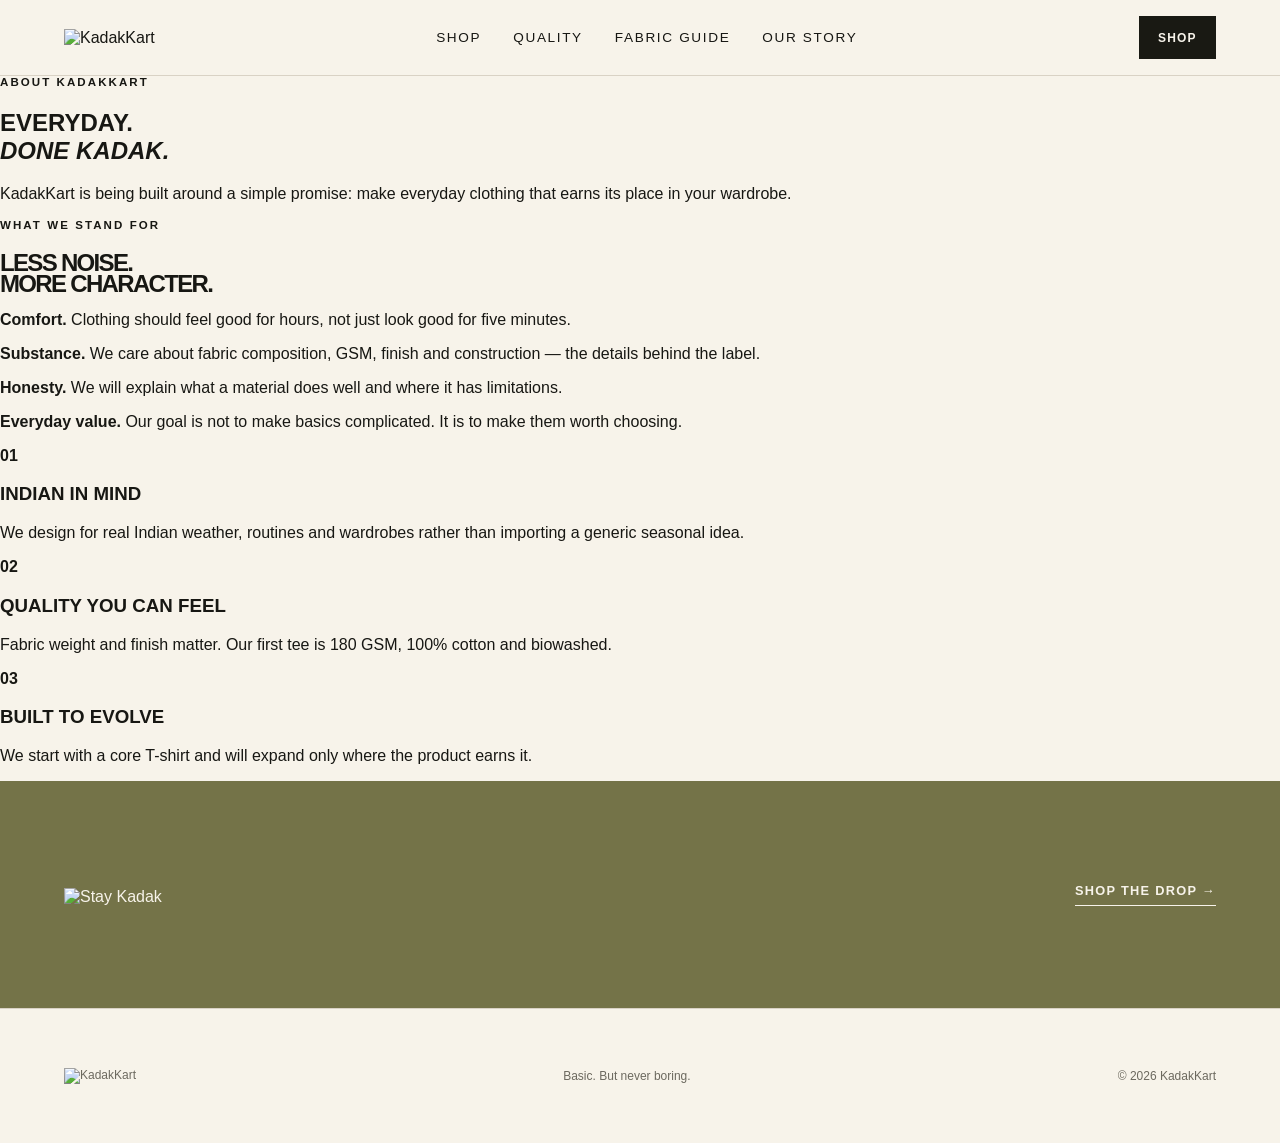
==== about.html @ b5308abb "Add KadakKart brand details page" ====
<!doctype html><html lang="en"><head><meta charset="UTF-8"><meta name="viewport" content="width=device-width,initial-scale=1"><title>About KadakKart</title><link rel="stylesheet" href="style.css"></head><body><header class="nav"><a href="index.html"><img class="logo" src="assets/kadakkart-logo.jpg" alt="KadakKart"></a><nav><a href="index.html">Shop</a><a href="quality.html">Quality</a><a href="fabrics.html">Fabric Guide</a><a href="story.html">Our Story</a></nav><a class="nav-cta" href="index.html#shop">Shop</a></header><main><section class="page-hero"><p class="eyebrow">ABOUT KADAKKART</p><h1>EVERYDAY.<br><em>DONE KADAK.</em></h1><p>KadakKart is being built around a simple promise: make everyday clothing that earns its place in your wardrobe.</p></section><section class="story-block"><div><p class="eyebrow">WHAT WE STAND FOR</p><h2>LESS NOISE.<br>MORE CHARACTER.</h2></div><div><p><strong>Comfort.</strong> Clothing should feel good for hours, not just look good for five minutes.</p><p><strong>Substance.</strong> We care about fabric composition, GSM, finish and construction — the details behind the label.</p><p><strong>Honesty.</strong> We will explain what a material does well and where it has limitations.</p><p><strong>Everyday value.</strong> Our goal is not to make basics complicated. It is to make them worth choosing.</p></div></section><section class="values"><div><b>01</b><h3>INDIAN IN MIND</h3><p>We design for real Indian weather, routines and wardrobes rather than importing a generic seasonal idea.</p></div><div><b>02</b><h3>QUALITY YOU CAN FEEL</h3><p>Fabric weight and finish matter. Our first tee is 180 GSM, 100% cotton and biowashed.</p></div><div><b>03</b><h3>BUILT TO EVOLVE</h3><p>We start with a core T-shirt and will expand only where the product earns it.</p></div></section><section class="closing"><div><img class="stay-large" src="assets/stay-kadak.png" alt="Stay Kadak"></div><a href="index.html#shop">SHOP THE DROP →</a></section></main><footer><div class="footer-brand"><img src="assets/kadakkart-logo.jpg" alt="KadakKart"></div><p>Basic. But never boring.</p><p>© 2026 KadakKart</p></footer></body></html>
---- style.css ----
*{box-sizing:border-box}html{scroll-behavior:smooth}body{margin:0;background:#f7f3ea;color:#171713;font-family:'DM Sans',sans-serif}a{color:inherit;text-decoration:none}.nav{height:76px;padding:0 5vw;display:flex;align-items:center;justify-content:space-between;border-bottom:1px solid #d9d2c5;position:sticky;top:0;background:rgba(247,243,234,.94);backdrop-filter:blur(10px);z-index:10}.brand{font-family:Manrope,sans-serif;font-weight:800;font-size:1.35rem;letter-spacing:-.06em}.brand span{font-weight:400}.nav nav{display:flex;gap:2rem;font-size:.85rem;text-transform:uppercase;letter-spacing:.12em}.nav-cta,.button,.small-button{background:#191913;color:#f7f3ea;padding:.9rem 1.2rem;text-transform:uppercase;font-size:.75rem;letter-spacing:.1em;font-weight:700}.hero{min-height:calc(100vh - 76px);display:grid;grid-template-columns:1.05fr .95fr;padding:5vw;gap:5vw;align-items:center}.eyebrow{font-size:.72rem;letter-spacing:.18em;font-weight:700;margin:0 0 1.3rem}.hero h1,h2{font-family:Manrope,sans-serif;letter-spacing:-.07em;line-height:.9;margin:0}.hero h1{font-size:clamp(4rem,8vw,8rem)}.hero h1 em{font-style:normal;color:#747348}.hero-text{max-width:510px;font-size:1.05rem;line-height:1.65;margin:2rem 0}.button{display:inline-flex;gap:2rem}.hero-art{position:relative;max-width:650px;margin-left:auto}.hero-art img{width:100%;display:block;aspect-ratio:4/5;object-fit:cover;filter:saturate(.7)}.stamp{position:absolute;right:-25px;top:35px;background:#747348;color:#f7f3ea;border-radius:50%;width:120px;height:120px;display:grid;place-content:center;text-align:center;font-weight:800;line-height:.9;transform:rotate(10deg);z-index:2}.marquee{display:flex;justify-content:center;gap:1.5rem;padding:1.2rem 5vw;background:#191913;color:#f7f3ea;letter-spacing:.15em;font-size:.72rem;font-weight:700}.section{padding:8vw 5vw}.section-head{display:flex;justify-content:space-between;align-items:end;margin-bottom:3rem}.section h2{font-size:clamp(2.7rem,5vw,5rem)}.section-head>p{max-width:300px;line-height:1.5}.products{display:grid;grid-template-columns:repeat(3,1fr);gap:1.5rem}.product-image{display:block;position:relative;background:#e9e4d9;overflow:hidden}.product-image img{width:100%;display:block;aspect-ratio:4/5;object-fit:cover;transition:transform .5s}.product-card:hover img{transform:scale(1.03)}.tag{position:absolute;z-index:2;left:12px;top:12px;background:#f7f3ea;padding:.45rem .65rem;font-size:.65rem;font-weight:700;letter-spacing:.1em}.product-info{padding:1rem 0;display:flex;justify-content:space-between;align-items:start;gap:1rem}.product-info h3{font-size:.9rem;margin:0 0 .4rem}.product-info p{font-size:.75rem;margin:0;color:#6c695f}.small-button{padding:.55rem .7rem;font-size:.65rem}.placeholder{aspect-ratio:4/5;display:grid;place-content:center;text-align:center;background:#ded8cb;color:#777265;font-family:Manrope;font-size:1.3rem;font-weight:800;letter-spacing:.05em}.story{background:#d9d5c7;display:grid;grid-template-columns:1fr 1fr;gap:8vw}.story-copy{max-width:540px;font-size:1.2rem;line-height:1.65}.story-copy strong{display:block;margin-top:3rem;font-size:.8rem;letter-spacing:.12em}.features{display:grid;grid-template-columns:repeat(3,1fr);gap:1px;background:#bdb7a9}.features>div{background:#f7f3ea;padding:2.5rem}.features b{font-size:.7rem;color:#747348}.features h3{font-family:Manrope;font-size:1.2rem}.features p{line-height:1.6;color:#625f56}.closing{padding:8vw 5vw;background:#747348;color:#f7f3ea;display:flex;align-items:end;justify-content:space-between}.closing p{font-family:Manrope;font-weight:800;font-size:clamp(3rem,8vw,8rem);letter-spacing:-.08em;margin:0}.closing a{text-transform:uppercase;letter-spacing:.1em;font-weight:700;font-size:.8rem;border-bottom:1px solid currentColor;padding-bottom:.4rem}footer{padding:3rem 5vw;display:flex;justify-content:space-between;align-items:center;border-top:1px solid #d9d2c5;font-size:.75rem;color:#6c695f}@media(max-width:800px){.nav nav{display:none}.nav{padding:0 5vw}.nav-cta{padding:.7rem}.hero,.story{grid-template-columns:1fr}.hero{padding-top:12vw}.hero-art{margin-top:2rem}.stamp{right:5px}.products,.features{grid-template-columns:1fr}.section-head{display:block}.section-head>p{margin-top:1rem}.closing{display:block}.closing a{display:inline-block;margin-top:2rem}footer{display:block}footer p{margin:.8rem 0}}
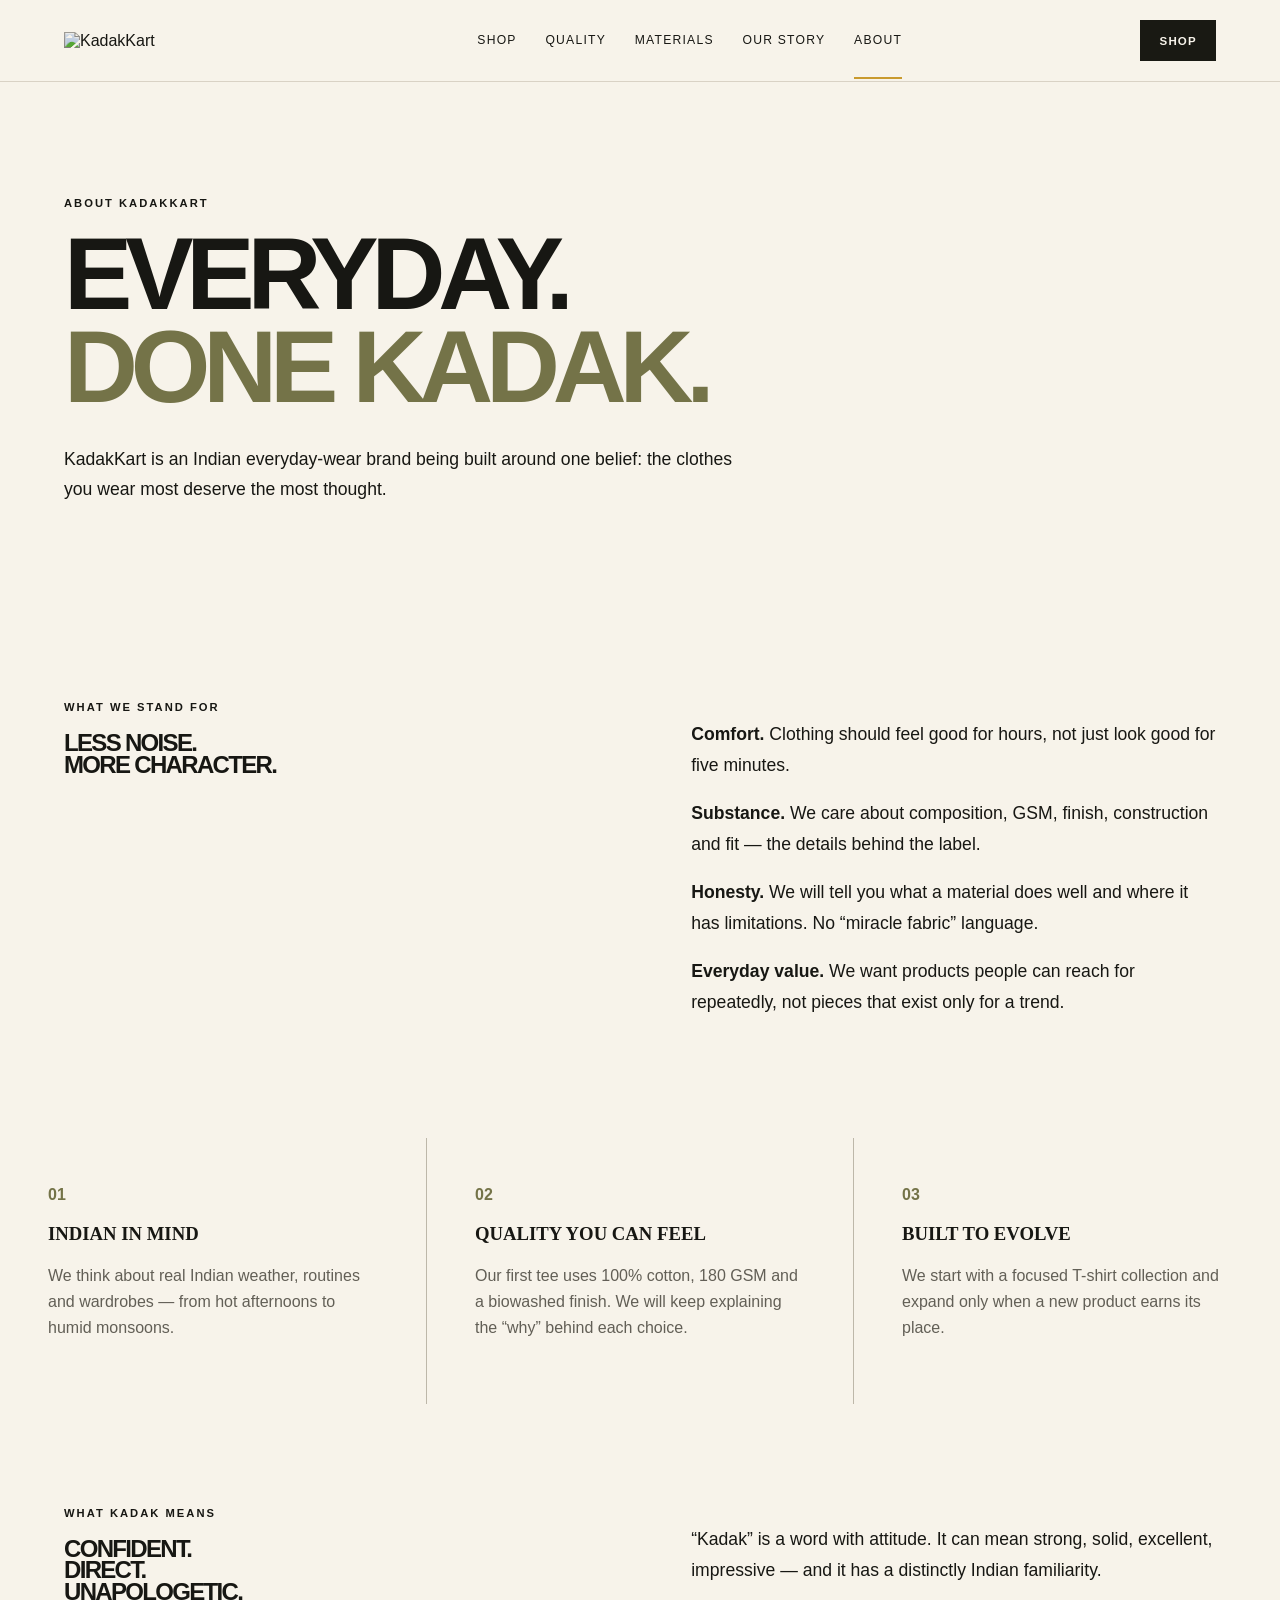
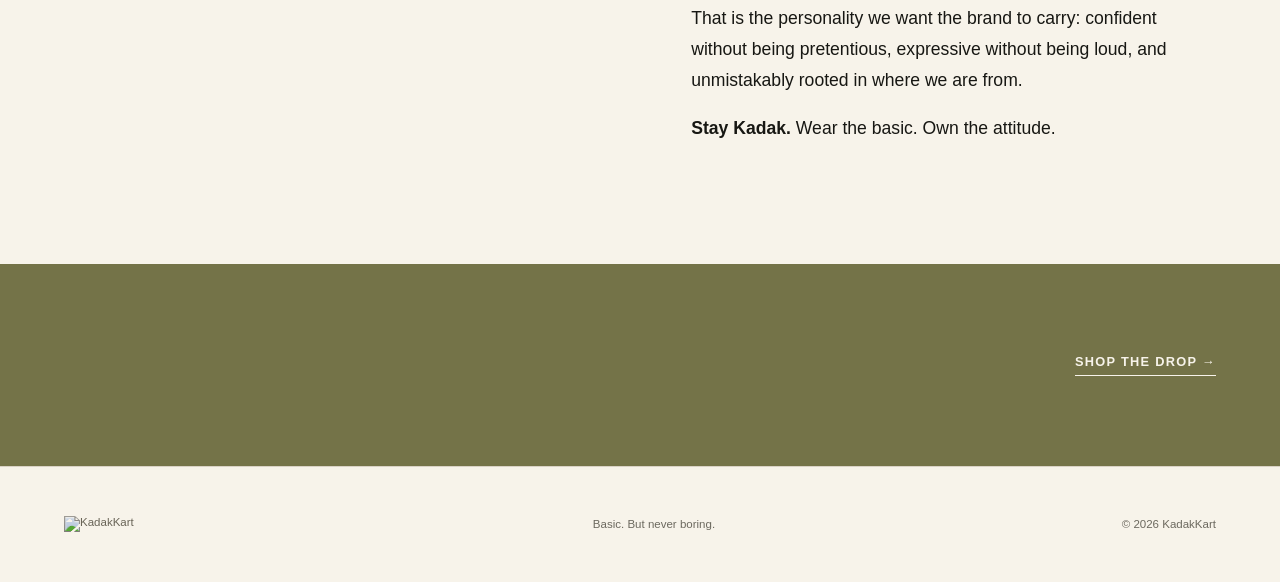
==== commit 5645de61: "Expand KadakKart brand principles and positioning" ====
--- a/about.html
+++ b/about.html
@@ -1 +1 @@
-<!doctype html><html lang="en"><head><meta charset="UTF-8"><meta name="viewport" content="width=device-width,initial-scale=1"><title>About KadakKart</title><link rel="stylesheet" href="style.css"></head><body><header class="nav"><a href="index.html"><img class="logo" src="assets/kadakkart-logo.jpg" alt="KadakKart"></a><nav><a href="index.html">Shop</a><a href="quality.html">Quality</a><a href="fabrics.html">Fabric Guide</a><a href="story.html">Our Story</a></nav><a class="nav-cta" href="index.html#shop">Shop</a></header><main><section class="page-hero"><p class="eyebrow">ABOUT KADAKKART</p><h1>EVERYDAY.<br><em>DONE KADAK.</em></h1><p>KadakKart is being built around a simple promise: make everyday clothing that earns its place in your wardrobe.</p></section><section class="story-block"><div><p class="eyebrow">WHAT WE STAND FOR</p><h2>LESS NOISE.<br>MORE CHARACTER.</h2></div><div><p><strong>Comfort.</strong> Clothing should feel good for hours, not just look good for five minutes.</p><p><strong>Substance.</strong> We care about fabric composition, GSM, finish and construction — the details behind the label.</p><p><strong>Honesty.</strong> We will explain what a material does well and where it has limitations.</p><p><strong>Everyday value.</strong> Our goal is not to make basics complicated. It is to make them worth choosing.</p></div></section><section class="values"><div><b>01</b><h3>INDIAN IN MIND</h3><p>We design for real Indian weather, routines and wardrobes rather than importing a generic seasonal idea.</p></div><div><b>02</b><h3>QUALITY YOU CAN FEEL</h3><p>Fabric weight and finish matter. Our first tee is 180 GSM, 100% cotton and biowashed.</p></div><div><b>03</b><h3>BUILT TO EVOLVE</h3><p>We start with a core T-shirt and will expand only where the product earns it.</p></div></section><section class="closing"><div><img class="stay-large" src="assets/stay-kadak.png" alt="Stay Kadak"></div><a href="index.html#shop">SHOP THE DROP →</a></section></main><footer><div class="footer-brand"><img src="assets/kadakkart-logo.jpg" alt="KadakKart"></div><p>Basic. But never boring.</p><p>© 2026 KadakKart</p></footer></body></html>+<!doctype html><html lang="en"><head><meta charset="UTF-8"><meta name="viewport" content="width=device-width,initial-scale=1"><title>About KadakKart — Everyday. Done Kadak.</title><link rel="stylesheet" href="style.css"></head><body><header class="nav"><a href="index.html" class="logo-wrap"><img class="logo" src="assets/kadakkart-logo.webp" alt="KadakKart"></a><nav><a href="index.html">Shop</a><a href="quality.html">Quality</a><a href="fabrics.html">Materials</a><a href="story.html">Our Story</a><a class="active" href="about.html">About</a></nav><a class="nav-cta" href="index.html#shop">Shop</a></header><main><section class="page-hero"><p class="eyebrow">ABOUT KADAKKART</p><h1>EVERYDAY.<br><em>DONE KADAK.</em></h1><p>KadakKart is an Indian everyday-wear brand being built around one belief: the clothes you wear most deserve the most thought.</p></section><section class="story-block"><div><p class="eyebrow">WHAT WE STAND FOR</p><h2>LESS NOISE.<br>MORE CHARACTER.</h2></div><div><p><strong>Comfort.</strong> Clothing should feel good for hours, not just look good for five minutes.</p><p><strong>Substance.</strong> We care about composition, GSM, finish, construction and fit — the details behind the label.</p><p><strong>Honesty.</strong> We will tell you what a material does well and where it has limitations. No “miracle fabric” language.</p><p><strong>Everyday value.</strong> We want products people can reach for repeatedly, not pieces that exist only for a trend.</p></div></section><section class="values"><div><b>01</b><h3>INDIAN IN MIND</h3><p>We think about real Indian weather, routines and wardrobes — from hot afternoons to humid monsoons.</p></div><div><b>02</b><h3>QUALITY YOU CAN FEEL</h3><p>Our first tee uses 100% cotton, 180 GSM and a biowashed finish. We will keep explaining the “why” behind each choice.</p></div><div><b>03</b><h3>BUILT TO EVOLVE</h3><p>We start with a focused T-shirt collection and expand only when a new product earns its place.</p></div></section><section class="story-block"><div><p class="eyebrow">WHAT KADAK MEANS</p><h2>CONFIDENT.<br>DIRECT.<br>UNAPOLOGETIC.</h2></div><div><p>“Kadak” is a word with attitude. It can mean strong, solid, excellent, impressive — and it has a distinctly Indian familiarity.</p><p>That is the personality we want the brand to carry: confident without being pretentious, expressive without being loud, and unmistakably rooted in where we are from.</p><p><strong>Stay Kadak.</strong> Wear the basic. Own the attitude.</p></div></section><section class="closing"><div><img class="stay-large" src="assets/stay-kadak.webp" alt="Stay Kadak"></div><a href="index.html#shop">SHOP THE DROP →</a></section></main><footer><div class="footer-brand"><img src="assets/kadakkart-logo.webp" alt="KadakKart"></div><p>Basic. But never boring.</p><p>© 2026 KadakKart</p></footer></body></html>
--- a/style.css
+++ b/style.css
@@ -1 +1 @@
-*{box-sizing:border-box}html{scroll-behavior:smooth}body{margin:0;background:#f7f3ea;color:#171713;font-family:'DM Sans',sans-serif}a{color:inherit;text-decoration:none}.nav{height:76px;padding:0 5vw;display:flex;align-items:center;justify-content:space-between;border-bottom:1px solid #d9d2c5;position:sticky;top:0;background:rgba(247,243,234,.94);backdrop-filter:blur(10px);z-index:10}.brand{font-family:Manrope,sans-serif;font-weight:800;font-size:1.35rem;letter-spacing:-.06em}.brand span{font-weight:400}.nav nav{display:flex;gap:2rem;font-size:.85rem;text-transform:uppercase;letter-spacing:.12em}.nav-cta,.button,.small-button{background:#191913;color:#f7f3ea;padding:.9rem 1.2rem;text-transform:uppercase;font-size:.75rem;letter-spacing:.1em;font-weight:700}.hero{min-height:calc(100vh - 76px);display:grid;grid-template-columns:1.05fr .95fr;padding:5vw;gap:5vw;align-items:center}.eyebrow{font-size:.72rem;letter-spacing:.18em;font-weight:700;margin:0 0 1.3rem}.hero h1,h2{font-family:Manrope,sans-serif;letter-spacing:-.07em;line-height:.9;margin:0}.hero h1{font-size:clamp(4rem,8vw,8rem)}.hero h1 em{font-style:normal;color:#747348}.hero-text{max-width:510px;font-size:1.05rem;line-height:1.65;margin:2rem 0}.button{display:inline-flex;gap:2rem}.hero-art{position:relative;max-width:650px;margin-left:auto}.hero-art img{width:100%;display:block;aspect-ratio:4/5;object-fit:cover;filter:saturate(.7)}.stamp{position:absolute;right:-25px;top:35px;background:#747348;color:#f7f3ea;border-radius:50%;width:120px;height:120px;display:grid;place-content:center;text-align:center;font-weight:800;line-height:.9;transform:rotate(10deg);z-index:2}.marquee{display:flex;justify-content:center;gap:1.5rem;padding:1.2rem 5vw;background:#191913;color:#f7f3ea;letter-spacing:.15em;font-size:.72rem;font-weight:700}.section{padding:8vw 5vw}.section-head{display:flex;justify-content:space-between;align-items:end;margin-bottom:3rem}.section h2{font-size:clamp(2.7rem,5vw,5rem)}.section-head>p{max-width:300px;line-height:1.5}.products{display:grid;grid-template-columns:repeat(3,1fr);gap:1.5rem}.product-image{display:block;position:relative;background:#e9e4d9;overflow:hidden}.product-image img{width:100%;display:block;aspect-ratio:4/5;object-fit:cover;transition:transform .5s}.product-card:hover img{transform:scale(1.03)}.tag{position:absolute;z-index:2;left:12px;top:12px;background:#f7f3ea;padding:.45rem .65rem;font-size:.65rem;font-weight:700;letter-spacing:.1em}.product-info{padding:1rem 0;display:flex;justify-content:space-between;align-items:start;gap:1rem}.product-info h3{font-size:.9rem;margin:0 0 .4rem}.product-info p{font-size:.75rem;margin:0;color:#6c695f}.small-button{padding:.55rem .7rem;font-size:.65rem}.placeholder{aspect-ratio:4/5;display:grid;place-content:center;text-align:center;background:#ded8cb;color:#777265;font-family:Manrope;font-size:1.3rem;font-weight:800;letter-spacing:.05em}.story{background:#d9d5c7;display:grid;grid-template-columns:1fr 1fr;gap:8vw}.story-copy{max-width:540px;font-size:1.2rem;line-height:1.65}.story-copy strong{display:block;margin-top:3rem;font-size:.8rem;letter-spacing:.12em}.features{display:grid;grid-template-columns:repeat(3,1fr);gap:1px;background:#bdb7a9}.features>div{background:#f7f3ea;padding:2.5rem}.features b{font-size:.7rem;color:#747348}.features h3{font-family:Manrope;font-size:1.2rem}.features p{line-height:1.6;color:#625f56}.closing{padding:8vw 5vw;background:#747348;color:#f7f3ea;display:flex;align-items:end;justify-content:space-between}.closing p{font-family:Manrope;font-weight:800;font-size:clamp(3rem,8vw,8rem);letter-spacing:-.08em;margin:0}.closing a{text-transform:uppercase;letter-spacing:.1em;font-weight:700;font-size:.8rem;border-bottom:1px solid currentColor;padding-bottom:.4rem}footer{padding:3rem 5vw;display:flex;justify-content:space-between;align-items:center;border-top:1px solid #d9d2c5;font-size:.75rem;color:#6c695f}@media(max-width:800px){.nav nav{display:none}.nav{padding:0 5vw}.nav-cta{padding:.7rem}.hero,.story{grid-template-columns:1fr}.hero{padding-top:12vw}.hero-art{margin-top:2rem}.stamp{right:5px}.products,.features{grid-template-columns:1fr}.section-head{display:block}.section-head>p{margin-top:1rem}.closing{display:block}.closing a{display:inline-block;margin-top:2rem}footer{display:block}footer p{margin:.8rem 0}}+*{box-sizing:border-box}html{scroll-behavior:smooth}body{margin:0;background:#f7f3ea;color:#171713;font-family:'DM Sans',sans-serif}a{color:inherit;text-decoration:none}img{max-width:100%}.nav{height:82px;padding:0 5vw;display:flex;align-items:center;justify-content:space-between;border-bottom:1px solid #d9d2c5;position:sticky;top:0;background:rgba(247,243,234,.96);backdrop-filter:blur(10px);z-index:20}.logo-wrap{display:flex;align-items:center;width:175px;height:58px;overflow:hidden}.logo{width:175px;height:auto;display:block;mix-blend-mode:multiply}.nav nav{display:flex;gap:1.8rem;font-size:.76rem;text-transform:uppercase;letter-spacing:.1em}.nav nav a{padding:1.9rem 0;border-bottom:2px solid transparent}.nav nav a.active,.nav nav a:hover{border-color:#c99a2e}.nav-cta,.button,.small-button{background:#191913;color:#f7f3ea;padding:.9rem 1.2rem;text-transform:uppercase;font-size:.72rem;letter-spacing:.1em;font-weight:700}.button{display:inline-flex;gap:1.5rem;margin-top:1rem}.shop-hero{min-height:72vh;display:grid;grid-template-columns:1fr 1fr;padding:6vw 5vw;gap:6vw;align-items:center}.eyebrow{font-size:.7rem;letter-spacing:.18em;font-weight:700;margin:0 0 1.2rem}.shop-hero h1,h1,h2{font-family:Manrope,sans-serif;letter-spacing:-.07em;line-height:.9;margin:0}.shop-hero h1{font-size:clamp(4rem,8vw,8rem)}.shop-hero h1 em,h1 em{font-style:normal;color:#747348}.shop-hero>div:first-child>p:not(.eyebrow){max-width:540px;font-size:1.05rem;line-height:1.65;margin:2rem 0}.stay-mark{display:flex;align-items:center;justify-content:center}.stay-mark img{width:min(100%,620px);mix-blend-mode:multiply}.section{padding:8vw 5vw}.section-head{display:flex;justify-content:space-between;align-items:end;margin-bottom:3rem}.section h2{font-size:clamp(2.7rem,5vw,5rem)}.section-head>p{max-width:330px;line-height:1.5}.products{display:grid;grid-template-columns:repeat(3,1fr);gap:1.5rem}.product-image{display:block;position:relative;background:#e9e4d9;overflow:hidden}.product-image img{width:100%;display:block;aspect-ratio:4/5;object-fit:cover;transition:transform .5s}.product-card:hover img{transform:scale(1.03)}.tag{position:absolute;z-index:2;left:12px;top:12px;background:#f7f3ea;padding:.45rem .65rem;font-size:.65rem;font-weight:700;letter-spacing:.1em}.product-info{padding:1rem 0;display:flex;justify-content:space-between;align-items:start;gap:1rem}.product-info h3{font-size:.9rem;margin:0 0 .4rem}.product-info p{font-size:.75rem;margin:0;color:#6c695f}.small-button{padding:.55rem .7rem;font-size:.65rem}.placeholder{aspect-ratio:4/5;display:grid;place-content:center;text-align:center;background:#ded8cb;color:#777265;font-family:Manrope;font-size:1.3rem;font-weight:800;letter-spacing:.05em}.quality-teaser,.story-teaser{display:grid;grid-template-columns:1fr 1fr;gap:8vw;padding:7vw 5vw}.quality-teaser{background:#d9d5c7}.quality-teaser h2,.story-teaser h2{font-size:clamp(2.7rem,5vw,5rem)}.quality-teaser>div:last-child,.story-teaser>div:last-child{max-width:560px;font-size:1.05rem;line-height:1.7}.story-teaser{background:#191913;color:#f7f3ea}.story-teaser .eyebrow{color:#c99a2e}.text-link{display:inline-block;margin-top:1rem;border-bottom:1px solid #c99a2e;padding-bottom:.4rem;font-weight:700;font-size:.75rem;letter-spacing:.1em}.closing{padding:7vw 5vw;background:#747348;color:#f7f3ea;display:flex;align-items:end;justify-content:space-between}.stay-large{width:min(560px,80vw);mix-blend-mode:multiply;filter:brightness(0) invert(1)}.closing a{text-transform:uppercase;letter-spacing:.1em;font-weight:700;font-size:.8rem;border-bottom:1px solid currentColor;padding-bottom:.4rem}footer{padding:2.5rem 5vw;display:grid;grid-template-columns:1fr 1fr auto;gap:2rem;align-items:center;border-top:1px solid #d9d2c5;font-size:.72rem;color:#6c695f}.footer-brand img{width:145px;mix-blend-mode:multiply}.page-hero{padding:9vw 5vw 6vw;max-width:1050px}.page-hero h1{font-size:clamp(4rem,8vw,8rem)}.page-hero>p:last-child{max-width:680px;font-size:1.1rem;line-height:1.7;margin-top:2rem}.table-wrap{padding:0 5vw 7vw;overflow-x:auto}.table-wrap table{width:100%;border-collapse:collapse;min-width:850px}.table-wrap th,.table-wrap td{text-align:left;padding:1.2rem 1rem;border-bottom:1px solid #c9c3b6;vertical-align:top}.table-wrap th{font-size:.68rem;text-transform:uppercase;letter-spacing:.1em}.table-wrap td{font-size:.9rem;line-height:1.5}.table-wrap tr.highlight{background:#e5dfc9}.table-wrap tr.highlight td:first-child{font-weight:800}.india-note{padding:7vw 5vw;background:#d9d5c7}.india-note h2{font-size:clamp(2.8rem,6vw,6rem);margin-bottom:2rem}.india-note p:last-child{max-width:800px;font-size:1.05rem;line-height:1.7}.fabric-grid{padding:0 5vw 7vw;display:grid;grid-template-columns:repeat(2,1fr);gap:1px;background:#bdb7a9}.fabric-grid article{background:#f7f3ea;padding:3rem}.fabric-grid article span{color:#747348;font-weight:700}.fabric-grid h2{font-size:2rem;margin:1.5rem 0 .8rem}.fabric-grid p{line-height:1.7;color:#625f56}.fabric-grid b{font-size:.75rem;letter-spacing:.04em}.kadak-choice{display:grid;grid-template-columns:1fr 1fr;gap:8vw;padding:8vw 5vw;background:#747348;color:#f7f3ea}.kadak-choice h2{font-size:clamp(2.8rem,5vw,5rem)}.kadak-choice>div:last-child{line-height:1.7;font-size:1.05rem}.spec-row{display:flex;gap:3rem;margin-top:3rem}.spec-row b{font-family:Manrope;font-size:2.5rem}.spec-row small{display:block;font-family:'DM Sans';font-size:.6rem;letter-spacing:.1em}.disclaimer{padding:2rem 5vw;font-size:.78rem;line-height:1.6;color:#625f56}.story-hero{text-align:center;margin:auto}.story-hero>p:last-child{margin:2rem auto;max-width:700px}.stay-lockup img{width:min(650px,90%);mix-blend-mode:multiply;margin:2rem auto}.story-block{display:grid;grid-template-columns:1fr 1fr;gap:8vw;padding:8vw 5vw}.story-block>div:last-child{font-size:1.1rem;line-height:1.75;max-width:600px}.manifesto{padding:7vw 5vw;background:#191913;color:#f7f3ea;font-family:Manrope;font-weight:800;font-size:clamp(3rem,7vw,7rem);letter-spacing:-.06em;line-height:.92}.manifesto p{margin:.15rem 0}.manifesto strong{color:#c99a2e}.values{display:grid;grid-template-columns:repeat(3,1fr);gap:1px;background:#bdb7a9}.values>div{background:#f7f3ea;padding:3rem}.values b{color:#747348}.values h3{font-family:Manrope}.values p{line-height:1.6;color:#625f56}.product-page{padding:6vw 5vw;display:grid;grid-template-columns:1.15fr .85fr;gap:6vw}.gallery-main img{width:100%;aspect-ratio:4/5;object-fit:cover}.product-details{align-self:center}.product-details h1{font-size:clamp(3rem,6vw,6rem);line-height:.9}.price{font-size:1.2rem;font-weight:700;margin:1.5rem 0}.details{border-top:1px solid #c9c3b6;margin:2rem 0}.details div{padding:1rem 0;border-bottom:1px solid #c9c3b6;display:flex;justify-content:space-between}.buy{display:block;text-align:center;margin-top:2rem}.note{font-size:.75rem;color:#6c695f;line-height:1.6;margin-top:1rem}@media(max-width:900px){.nav nav{display:none}.nav{padding:0 4vw}.nav-cta{padding:.7rem}.shop-hero,.quality-teaser,.story-teaser,.story-block,.kadak-choice,.product-page{grid-template-columns:1fr}.shop-hero{padding-top:12vw}.stay-mark{margin-top:2rem}.products,.fabric-grid,.values{grid-template-columns:1fr}.section-head{display:block}.section-head>p{margin-top:1rem}.spec-row{gap:1.5rem}.closing{display:block}.closing a{display:inline-block;margin-top:2rem}footer{grid-template-columns:1fr}.product-details h1{font-size:3.8rem}}
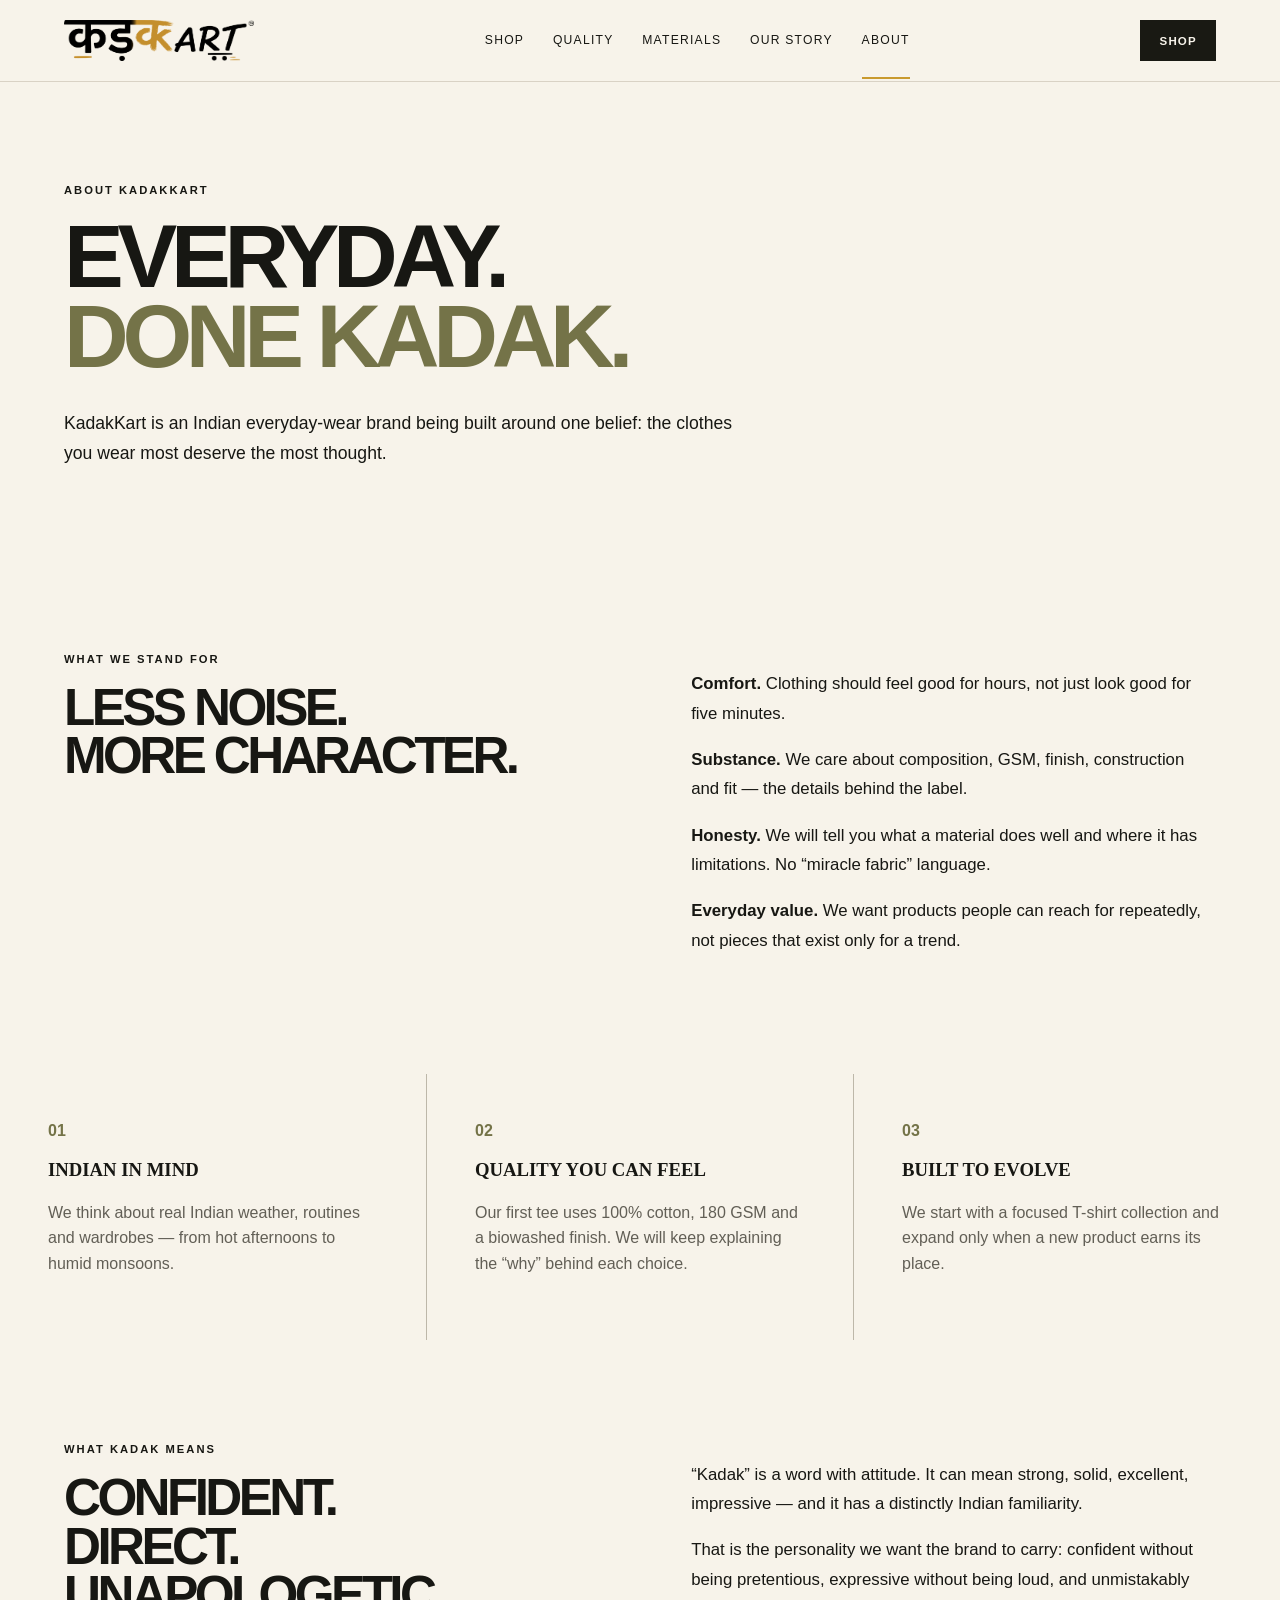
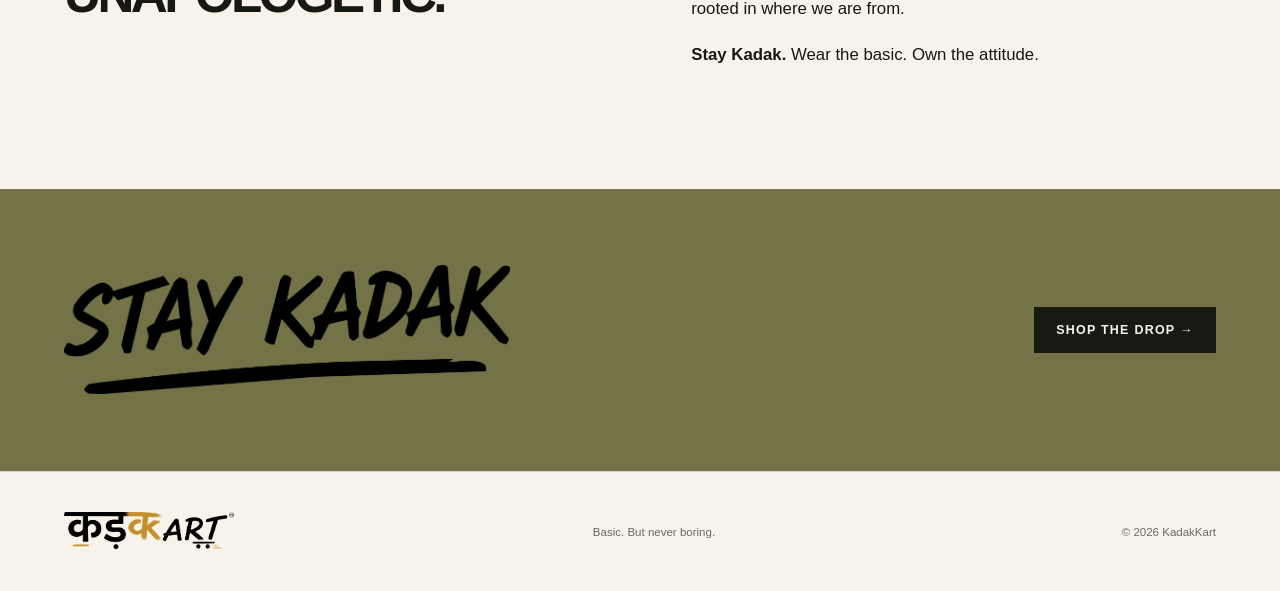
==== commit 9cb5704f: "Use uploaded brand assets on About page" ====
--- a/about.html
+++ b/about.html
@@ -1 +1 @@
-<!doctype html><html lang="en"><head><meta charset="UTF-8"><meta name="viewport" content="width=device-width,initial-scale=1"><title>About KadakKart — Everyday. Done Kadak.</title><link rel="stylesheet" href="style.css"></head><body><header class="nav"><a href="index.html" class="logo-wrap"><img class="logo" src="assets/kadakkart-logo.webp" alt="KadakKart"></a><nav><a href="index.html">Shop</a><a href="quality.html">Quality</a><a href="fabrics.html">Materials</a><a href="story.html">Our Story</a><a class="active" href="about.html">About</a></nav><a class="nav-cta" href="index.html#shop">Shop</a></header><main><section class="page-hero"><p class="eyebrow">ABOUT KADAKKART</p><h1>EVERYDAY.<br><em>DONE KADAK.</em></h1><p>KadakKart is an Indian everyday-wear brand being built around one belief: the clothes you wear most deserve the most thought.</p></section><section class="story-block"><div><p class="eyebrow">WHAT WE STAND FOR</p><h2>LESS NOISE.<br>MORE CHARACTER.</h2></div><div><p><strong>Comfort.</strong> Clothing should feel good for hours, not just look good for five minutes.</p><p><strong>Substance.</strong> We care about composition, GSM, finish, construction and fit — the details behind the label.</p><p><strong>Honesty.</strong> We will tell you what a material does well and where it has limitations. No “miracle fabric” language.</p><p><strong>Everyday value.</strong> We want products people can reach for repeatedly, not pieces that exist only for a trend.</p></div></section><section class="values"><div><b>01</b><h3>INDIAN IN MIND</h3><p>We think about real Indian weather, routines and wardrobes — from hot afternoons to humid monsoons.</p></div><div><b>02</b><h3>QUALITY YOU CAN FEEL</h3><p>Our first tee uses 100% cotton, 180 GSM and a biowashed finish. We will keep explaining the “why” behind each choice.</p></div><div><b>03</b><h3>BUILT TO EVOLVE</h3><p>We start with a focused T-shirt collection and expand only when a new product earns its place.</p></div></section><section class="story-block"><div><p class="eyebrow">WHAT KADAK MEANS</p><h2>CONFIDENT.<br>DIRECT.<br>UNAPOLOGETIC.</h2></div><div><p>“Kadak” is a word with attitude. It can mean strong, solid, excellent, impressive — and it has a distinctly Indian familiarity.</p><p>That is the personality we want the brand to carry: confident without being pretentious, expressive without being loud, and unmistakably rooted in where we are from.</p><p><strong>Stay Kadak.</strong> Wear the basic. Own the attitude.</p></div></section><section class="closing"><div><img class="stay-large" src="assets/stay-kadak.webp" alt="Stay Kadak"></div><a href="index.html#shop">SHOP THE DROP →</a></section></main><footer><div class="footer-brand"><img src="assets/kadakkart-logo.webp" alt="KadakKart"></div><p>Basic. But never boring.</p><p>© 2026 KadakKart</p></footer></body></html>+<!doctype html><html lang="en"><head><meta charset="UTF-8"><meta name="viewport" content="width=device-width,initial-scale=1"><title>About KadakKart — Everyday. Done Kadak.</title><link rel="stylesheet" href="style.css?v=4"></head><body><header class="nav"><a href="index.html" class="logo-wrap"><img class="logo" src="assets/Color%20Logo.png" alt="KadakKart"></a><nav><a href="index.html">Shop</a><a href="quality.html">Quality</a><a href="fabrics.html">Materials</a><a href="story.html">Our Story</a><a class="active" href="about.html">About</a></nav><a class="nav-cta" href="index.html#shop">Shop</a></header><main><section class="page-hero"><p class="eyebrow">ABOUT KADAKKART</p><h1>EVERYDAY.<br><em>DONE KADAK.</em></h1><p>KadakKart is an Indian everyday-wear brand being built around one belief: the clothes you wear most deserve the most thought.</p></section><section class="story-block"><div><p class="eyebrow">WHAT WE STAND FOR</p><h2>LESS NOISE.<br>MORE CHARACTER.</h2></div><div><p><strong>Comfort.</strong> Clothing should feel good for hours, not just look good for five minutes.</p><p><strong>Substance.</strong> We care about composition, GSM, finish, construction and fit — the details behind the label.</p><p><strong>Honesty.</strong> We will tell you what a material does well and where it has limitations. No “miracle fabric” language.</p><p><strong>Everyday value.</strong> We want products people can reach for repeatedly, not pieces that exist only for a trend.</p></div></section><section class="values"><div><b>01</b><h3>INDIAN IN MIND</h3><p>We think about real Indian weather, routines and wardrobes — from hot afternoons to humid monsoons.</p></div><div><b>02</b><h3>QUALITY YOU CAN FEEL</h3><p>Our first tee uses 100% cotton, 180 GSM and a biowashed finish. We will keep explaining the “why” behind each choice.</p></div><div><b>03</b><h3>BUILT TO EVOLVE</h3><p>We start with a focused T-shirt collection and expand only when a new product earns its place.</p></div></section><section class="story-block"><div><p class="eyebrow">WHAT KADAK MEANS</p><h2>CONFIDENT.<br>DIRECT.<br>UNAPOLOGETIC.</h2></div><div><p>“Kadak” is a word with attitude. It can mean strong, solid, excellent, impressive — and it has a distinctly Indian familiarity.</p><p>That is the personality we want the brand to carry: confident without being pretentious, expressive without being loud, and unmistakably rooted in where we are from.</p><p><strong>Stay Kadak.</strong> Wear the basic. Own the attitude.</p></div></section><section class="closing"><div><img class="stay-large" src="assets/Stay%20kadak.png" alt="Stay Kadak"></div><a href="index.html#shop">SHOP THE DROP →</a></section></main><footer><div class="footer-brand"><img src="assets/Color%20Logo.png" alt="KadakKart"></div><p>Basic. But never boring.</p><p>© 2026 KadakKart</p></footer></body></html>
--- a/style.css
+++ b/style.css
@@ -1 +1,99 @@
-*{box-sizing:border-box}html{scroll-behavior:smooth}body{margin:0;background:#f7f3ea;color:#171713;font-family:'DM Sans',sans-serif}a{color:inherit;text-decoration:none}img{max-width:100%}.nav{height:82px;padding:0 5vw;display:flex;align-items:center;justify-content:space-between;border-bottom:1px solid #d9d2c5;position:sticky;top:0;background:rgba(247,243,234,.96);backdrop-filter:blur(10px);z-index:20}.logo-wrap{display:flex;align-items:center;width:175px;height:58px;overflow:hidden}.logo{width:175px;height:auto;display:block;mix-blend-mode:multiply}.nav nav{display:flex;gap:1.8rem;font-size:.76rem;text-transform:uppercase;letter-spacing:.1em}.nav nav a{padding:1.9rem 0;border-bottom:2px solid transparent}.nav nav a.active,.nav nav a:hover{border-color:#c99a2e}.nav-cta,.button,.small-button{background:#191913;color:#f7f3ea;padding:.9rem 1.2rem;text-transform:uppercase;font-size:.72rem;letter-spacing:.1em;font-weight:700}.button{display:inline-flex;gap:1.5rem;margin-top:1rem}.shop-hero{min-height:72vh;display:grid;grid-template-columns:1fr 1fr;padding:6vw 5vw;gap:6vw;align-items:center}.eyebrow{font-size:.7rem;letter-spacing:.18em;font-weight:700;margin:0 0 1.2rem}.shop-hero h1,h1,h2{font-family:Manrope,sans-serif;letter-spacing:-.07em;line-height:.9;margin:0}.shop-hero h1{font-size:clamp(4rem,8vw,8rem)}.shop-hero h1 em,h1 em{font-style:normal;color:#747348}.shop-hero>div:first-child>p:not(.eyebrow){max-width:540px;font-size:1.05rem;line-height:1.65;margin:2rem 0}.stay-mark{display:flex;align-items:center;justify-content:center}.stay-mark img{width:min(100%,620px);mix-blend-mode:multiply}.section{padding:8vw 5vw}.section-head{display:flex;justify-content:space-between;align-items:end;margin-bottom:3rem}.section h2{font-size:clamp(2.7rem,5vw,5rem)}.section-head>p{max-width:330px;line-height:1.5}.products{display:grid;grid-template-columns:repeat(3,1fr);gap:1.5rem}.product-image{display:block;position:relative;background:#e9e4d9;overflow:hidden}.product-image img{width:100%;display:block;aspect-ratio:4/5;object-fit:cover;transition:transform .5s}.product-card:hover img{transform:scale(1.03)}.tag{position:absolute;z-index:2;left:12px;top:12px;background:#f7f3ea;padding:.45rem .65rem;font-size:.65rem;font-weight:700;letter-spacing:.1em}.product-info{padding:1rem 0;display:flex;justify-content:space-between;align-items:start;gap:1rem}.product-info h3{font-size:.9rem;margin:0 0 .4rem}.product-info p{font-size:.75rem;margin:0;color:#6c695f}.small-button{padding:.55rem .7rem;font-size:.65rem}.placeholder{aspect-ratio:4/5;display:grid;place-content:center;text-align:center;background:#ded8cb;color:#777265;font-family:Manrope;font-size:1.3rem;font-weight:800;letter-spacing:.05em}.quality-teaser,.story-teaser{display:grid;grid-template-columns:1fr 1fr;gap:8vw;padding:7vw 5vw}.quality-teaser{background:#d9d5c7}.quality-teaser h2,.story-teaser h2{font-size:clamp(2.7rem,5vw,5rem)}.quality-teaser>div:last-child,.story-teaser>div:last-child{max-width:560px;font-size:1.05rem;line-height:1.7}.story-teaser{background:#191913;color:#f7f3ea}.story-teaser .eyebrow{color:#c99a2e}.text-link{display:inline-block;margin-top:1rem;border-bottom:1px solid #c99a2e;padding-bottom:.4rem;font-weight:700;font-size:.75rem;letter-spacing:.1em}.closing{padding:7vw 5vw;background:#747348;color:#f7f3ea;display:flex;align-items:end;justify-content:space-between}.stay-large{width:min(560px,80vw);mix-blend-mode:multiply;filter:brightness(0) invert(1)}.closing a{text-transform:uppercase;letter-spacing:.1em;font-weight:700;font-size:.8rem;border-bottom:1px solid currentColor;padding-bottom:.4rem}footer{padding:2.5rem 5vw;display:grid;grid-template-columns:1fr 1fr auto;gap:2rem;align-items:center;border-top:1px solid #d9d2c5;font-size:.72rem;color:#6c695f}.footer-brand img{width:145px;mix-blend-mode:multiply}.page-hero{padding:9vw 5vw 6vw;max-width:1050px}.page-hero h1{font-size:clamp(4rem,8vw,8rem)}.page-hero>p:last-child{max-width:680px;font-size:1.1rem;line-height:1.7;margin-top:2rem}.table-wrap{padding:0 5vw 7vw;overflow-x:auto}.table-wrap table{width:100%;border-collapse:collapse;min-width:850px}.table-wrap th,.table-wrap td{text-align:left;padding:1.2rem 1rem;border-bottom:1px solid #c9c3b6;vertical-align:top}.table-wrap th{font-size:.68rem;text-transform:uppercase;letter-spacing:.1em}.table-wrap td{font-size:.9rem;line-height:1.5}.table-wrap tr.highlight{background:#e5dfc9}.table-wrap tr.highlight td:first-child{font-weight:800}.india-note{padding:7vw 5vw;background:#d9d5c7}.india-note h2{font-size:clamp(2.8rem,6vw,6rem);margin-bottom:2rem}.india-note p:last-child{max-width:800px;font-size:1.05rem;line-height:1.7}.fabric-grid{padding:0 5vw 7vw;display:grid;grid-template-columns:repeat(2,1fr);gap:1px;background:#bdb7a9}.fabric-grid article{background:#f7f3ea;padding:3rem}.fabric-grid article span{color:#747348;font-weight:700}.fabric-grid h2{font-size:2rem;margin:1.5rem 0 .8rem}.fabric-grid p{line-height:1.7;color:#625f56}.fabric-grid b{font-size:.75rem;letter-spacing:.04em}.kadak-choice{display:grid;grid-template-columns:1fr 1fr;gap:8vw;padding:8vw 5vw;background:#747348;color:#f7f3ea}.kadak-choice h2{font-size:clamp(2.8rem,5vw,5rem)}.kadak-choice>div:last-child{line-height:1.7;font-size:1.05rem}.spec-row{display:flex;gap:3rem;margin-top:3rem}.spec-row b{font-family:Manrope;font-size:2.5rem}.spec-row small{display:block;font-family:'DM Sans';font-size:.6rem;letter-spacing:.1em}.disclaimer{padding:2rem 5vw;font-size:.78rem;line-height:1.6;color:#625f56}.story-hero{text-align:center;margin:auto}.story-hero>p:last-child{margin:2rem auto;max-width:700px}.stay-lockup img{width:min(650px,90%);mix-blend-mode:multiply;margin:2rem auto}.story-block{display:grid;grid-template-columns:1fr 1fr;gap:8vw;padding:8vw 5vw}.story-block>div:last-child{font-size:1.1rem;line-height:1.75;max-width:600px}.manifesto{padding:7vw 5vw;background:#191913;color:#f7f3ea;font-family:Manrope;font-weight:800;font-size:clamp(3rem,7vw,7rem);letter-spacing:-.06em;line-height:.92}.manifesto p{margin:.15rem 0}.manifesto strong{color:#c99a2e}.values{display:grid;grid-template-columns:repeat(3,1fr);gap:1px;background:#bdb7a9}.values>div{background:#f7f3ea;padding:3rem}.values b{color:#747348}.values h3{font-family:Manrope}.values p{line-height:1.6;color:#625f56}.product-page{padding:6vw 5vw;display:grid;grid-template-columns:1.15fr .85fr;gap:6vw}.gallery-main img{width:100%;aspect-ratio:4/5;object-fit:cover}.product-details{align-self:center}.product-details h1{font-size:clamp(3rem,6vw,6rem);line-height:.9}.price{font-size:1.2rem;font-weight:700;margin:1.5rem 0}.details{border-top:1px solid #c9c3b6;margin:2rem 0}.details div{padding:1rem 0;border-bottom:1px solid #c9c3b6;display:flex;justify-content:space-between}.buy{display:block;text-align:center;margin-top:2rem}.note{font-size:.75rem;color:#6c695f;line-height:1.6;margin-top:1rem}@media(max-width:900px){.nav nav{display:none}.nav{padding:0 4vw}.nav-cta{padding:.7rem}.shop-hero,.quality-teaser,.story-teaser,.story-block,.kadak-choice,.product-page{grid-template-columns:1fr}.shop-hero{padding-top:12vw}.stay-mark{margin-top:2rem}.products,.fabric-grid,.values{grid-template-columns:1fr}.section-head{display:block}.section-head>p{margin-top:1rem}.spec-row{gap:1.5rem}.closing{display:block}.closing a{display:inline-block;margin-top:2rem}footer{grid-template-columns:1fr}.product-details h1{font-size:3.8rem}}+*{box-sizing:border-box}
+html{scroll-behavior:smooth}
+body{margin:0;background:#f7f3ea;color:#171713;font-family:'DM Sans',sans-serif;overflow-x:hidden}
+a{color:inherit;text-decoration:none}
+img{max-width:100%;height:auto}
+.nav{min-height:82px;padding:0 5vw;display:flex;align-items:center;justify-content:space-between;border-bottom:1px solid #d9d2c5;position:sticky;top:0;background:rgba(247,243,234,.97);z-index:20}
+.logo-wrap{display:flex;align-items:center;width:190px;height:62px;overflow:hidden}
+.logo{width:190px;height:auto;display:block;mix-blend-mode:normal}
+.nav nav{display:flex;gap:1.8rem;font-size:.76rem;text-transform:uppercase;letter-spacing:.1em}
+.nav nav a{padding:1.9rem 0;border-bottom:2px solid transparent}
+.nav nav a.active,.nav nav a:hover{border-color:#c99a2e}
+.nav-cta,.button,.small-button{background:#191913;color:#f7f3ea;padding:.9rem 1.2rem;text-transform:uppercase;font-size:.72rem;letter-spacing:.1em;font-weight:700}
+.button{display:inline-flex;gap:1.5rem;margin-top:1rem}
+.shop-hero{min-height:72vh;display:grid;grid-template-columns:1fr 1fr;padding:6vw 5vw;gap:6vw;align-items:center}
+.eyebrow{font-size:.7rem;letter-spacing:.18em;font-weight:700;margin:0 0 1.2rem}
+.shop-hero h1,h1,h2{font-family:Manrope,sans-serif;letter-spacing:-.07em;line-height:.9;margin:0}
+.shop-hero h1{font-size:clamp(4rem,8vw,8rem)}
+.shop-hero h1 em,h1 em{font-style:normal;color:#747348}
+.shop-hero>div:first-child>p:not(.eyebrow){max-width:540px;font-size:1.05rem;line-height:1.65;margin:2rem 0}
+.stay-mark{display:flex;align-items:center;justify-content:center}
+.stay-mark img{width:min(446px,100%);height:auto;mix-blend-mode:normal;image-rendering:auto}
+.marquee{display:flex;justify-content:center;gap:1.5rem;padding:1.2rem 5vw;background:#191913;color:#f7f3ea;letter-spacing:.15em;font-size:.72rem;font-weight:700}
+.section{padding:8vw 5vw}
+.section-head{display:flex;justify-content:space-between;align-items:end;margin-bottom:3rem;gap:3rem}
+.section h2{font-size:clamp(2.5rem,4.5vw,4.5rem)}
+.section-head>p{max-width:330px;line-height:1.5}
+.products{display:grid;grid-template-columns:repeat(3,1fr);gap:1.5rem}
+.product-image{display:block;position:relative;background:#e9e4d9;overflow:hidden}
+.product-image img{width:100%;display:block;aspect-ratio:4/5;object-fit:cover;transition:transform .5s}
+.product-card:hover img{transform:scale(1.03)}
+.tag{position:absolute;z-index:2;left:12px;top:12px;background:#f7f3ea;padding:.45rem .65rem;font-size:.65rem;font-weight:700;letter-spacing:.1em}
+.product-info{padding:1rem 0;display:flex;justify-content:space-between;align-items:start;gap:1rem}
+.product-info h3{font-size:.9rem;margin:0 0 .4rem}
+.product-info p{font-size:.75rem;margin:0;color:#6c695f}
+.small-button{padding:.55rem .7rem;font-size:.65rem;white-space:nowrap}
+.placeholder{aspect-ratio:4/5;display:grid;place-content:center;text-align:center;background:#ded8cb;color:#777265;font-family:Manrope;font-size:1.3rem;font-weight:800;letter-spacing:.05em}
+.quality-teaser,.story-teaser{display:grid;grid-template-columns:1fr 1fr;gap:8vw;padding:7vw 5vw}
+.quality-teaser{background:#d9d5c7}
+.quality-teaser h2,.story-teaser h2{font-size:clamp(2.5rem,4.5vw,4.5rem)}
+.quality-teaser>div:last-child,.story-teaser>div:last-child{max-width:560px;font-size:1.05rem;line-height:1.7}
+.story-teaser{background:#191913;color:#f7f3ea}
+.story-teaser .eyebrow{color:#c99a2e}
+.text-link{display:inline-block;margin-top:1rem;border-bottom:1px solid #c99a2e;padding-bottom:.4rem;font-weight:700;font-size:.75rem;letter-spacing:.1em}
+.closing{padding:6vw 5vw;background:#747348;color:#f7f3ea;display:flex;align-items:center;justify-content:space-between;gap:3rem;min-height:220px}
+.stay-large{width:min(446px,70vw);height:auto;mix-blend-mode:normal;filter:none;display:block}
+.closing a{display:inline-flex;align-items:center;background:#191913;color:#f7f3ea;padding:1rem 1.4rem;text-transform:uppercase;letter-spacing:.1em;font-weight:700;font-size:.78rem;border:0}
+footer{padding:2.5rem 5vw;display:grid;grid-template-columns:1fr 1fr auto;gap:2rem;align-items:center;border-top:1px solid #d9d2c5;font-size:.72rem;color:#6c695f}
+.footer-brand img{width:170px;mix-blend-mode:normal}
+.page-hero{padding:8vw 5vw 5vw;max-width:1050px}
+.page-hero h1{font-size:clamp(4rem,7vw,7rem)}
+.page-hero>p:last-child{max-width:680px;font-size:1.1rem;line-height:1.7;margin-top:2rem}
+.table-wrap{padding:0 5vw 7vw;overflow-x:auto}
+.table-wrap table{width:100%;border-collapse:collapse;min-width:850px}
+.table-wrap th,.table-wrap td{text-align:left;padding:1.2rem 1rem;border-bottom:1px solid #c9c3b6;vertical-align:top}
+.table-wrap th{font-size:.68rem;text-transform:uppercase;letter-spacing:.1em}
+.table-wrap td{font-size:.9rem;line-height:1.5}
+.table-wrap tr.highlight{background:#e5dfc9}
+.table-wrap tr.highlight td:first-child{font-weight:800}
+.india-note{padding:7vw 5vw;background:#d9d5c7}
+.india-note h2{font-size:clamp(2.5rem,5vw,5rem);margin-bottom:2rem}
+.india-note p:last-child{max-width:800px;font-size:1.05rem;line-height:1.7}
+.fabric-grid{padding:0 5vw 7vw;display:grid;grid-template-columns:repeat(2,1fr);gap:1px;background:#bdb7a9}
+.fabric-grid article{background:#f7f3ea;padding:3rem}
+.fabric-grid article span{color:#747348;font-weight:700}
+.fabric-grid h2{font-size:1.8rem;margin:1.5rem 0 .8rem}
+.fabric-grid p{line-height:1.7;color:#625f56}
+.fabric-grid b{font-size:.75rem;letter-spacing:.04em}
+.kadak-choice{display:grid;grid-template-columns:1fr 1fr;gap:8vw;padding:8vw 5vw;background:#747348;color:#f7f3ea}
+.kadak-choice h2{font-size:clamp(2.5rem,4.5vw,4.5rem)}
+.kadak-choice>div:last-child{line-height:1.7;font-size:1.05rem}
+.spec-row{display:flex;gap:3rem;margin-top:3rem}
+.spec-row b{font-family:Manrope;font-size:2.5rem}
+.spec-row small{display:block;font-family:'DM Sans';font-size:.6rem;letter-spacing:.1em}
+.disclaimer{padding:2rem 5vw;font-size:.78rem;line-height:1.6;color:#625f56}
+.story-hero{text-align:center;margin:auto}
+.story-hero>p:last-child{margin:2rem auto;max-width:700px}
+.stay-lockup img{width:min(446px,90%);height:auto;mix-blend-mode:normal;margin:2rem auto;display:block}
+.story-block{display:grid;grid-template-columns:minmax(0,1fr) minmax(0,1fr);gap:8vw;padding:8vw 5vw;align-items:start}
+.story-block>div:first-child{max-width:520px}
+.story-block>div:last-child{font-size:1.05rem;line-height:1.75;max-width:600px}
+.story-block h2{font-size:clamp(2.2rem,4vw,4rem);line-height:.95}
+.manifesto{padding:7vw 5vw;background:#191913;color:#f7f3ea;font-family:Manrope;font-weight:800;font-size:clamp(3rem,7vw,7rem);letter-spacing:-.06em;line-height:.92}
+.manifesto p{margin:.15rem 0}
+.manifesto strong{color:#c99a2e}
+.values{display:grid;grid-template-columns:repeat(3,1fr);gap:1px;background:#bdb7a9}
+.values>div{background:#f7f3ea;padding:3rem}
+.values b{color:#747348}
+.values h3{font-family:Manrope}
+.values p{line-height:1.6;color:#625f56}
+.product-page{padding:6vw 5vw;display:grid;grid-template-columns:1.15fr .85fr;gap:6vw}
+.gallery-main img{width:100%;aspect-ratio:4/5;object-fit:cover}
+.product-details{align-self:center}
+.product-details h1{font-size:clamp(3rem,6vw,6rem);line-height:.9}
+.price{font-size:1.2rem;font-weight:700;margin:1.5rem 0}
+.details{border-top:1px solid #c9c3b6;margin:2rem 0}
+.details div{padding:1rem 0;border-bottom:1px solid #c9c3b6;display:flex;justify-content:space-between}
+.buy{display:block;text-align:center;margin-top:2rem}
+.note{font-size:.75rem;color:#6c695f;line-height:1.6;margin-top:1rem}
+@media(max-width:900px){.nav{padding:0 4vw}.nav nav{display:none}.nav-cta{padding:.7rem}.logo-wrap{width:150px;height:54px}.logo{width:150px}.shop-hero,.quality-teaser,.story-teaser,.story-block,.kadak-choice,.product-page{grid-template-columns:1fr}.shop-hero{padding-top:12vw}.stay-mark{margin-top:2rem}.products,.fabric-grid,.values{grid-template-columns:1fr}.section-head{display:block}.section-head>p{margin-top:1rem}.spec-row{gap:1.5rem}.closing{display:block;min-height:0}.closing a{margin-top:2rem}.stay-large{width:min(446px,100%)}footer{grid-template-columns:1fr}.product-details h1{font-size:3.8rem}.story-block{gap:3rem}.story-block h2{font-size:2.6rem}}
